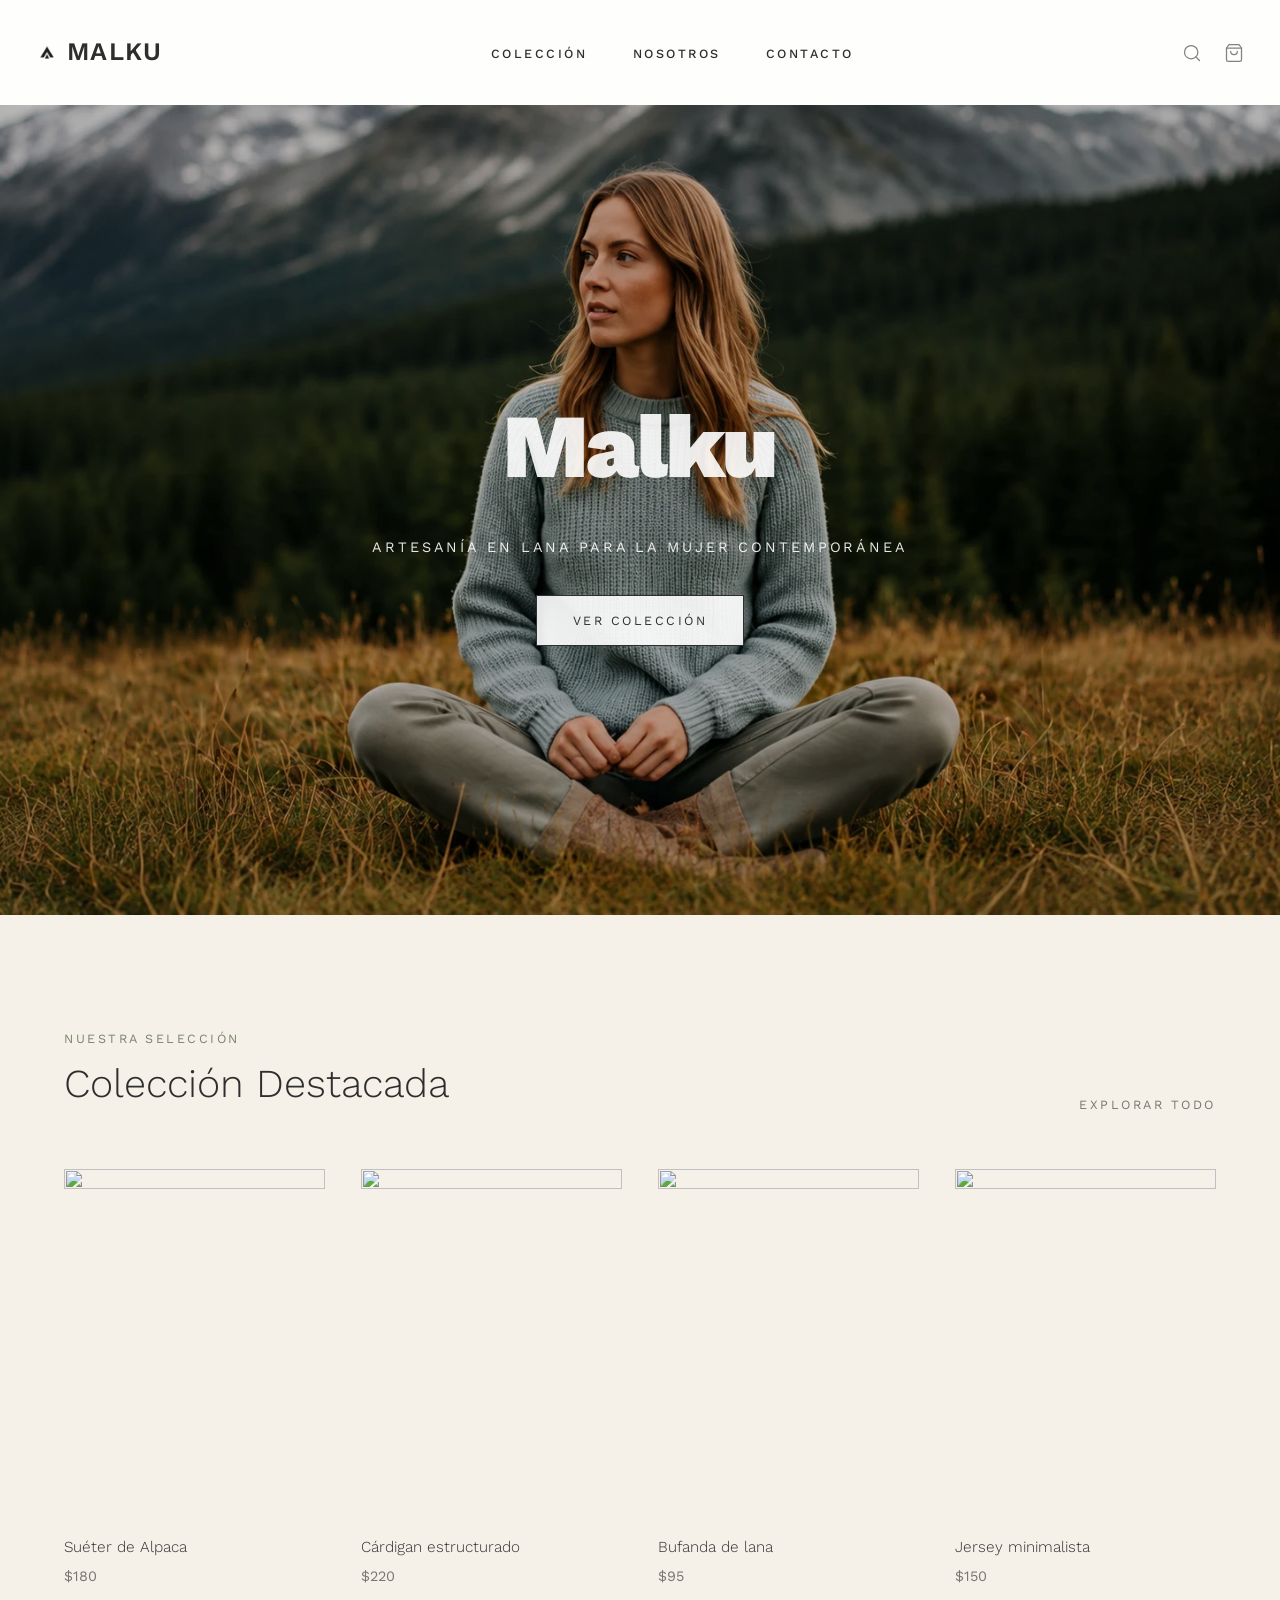
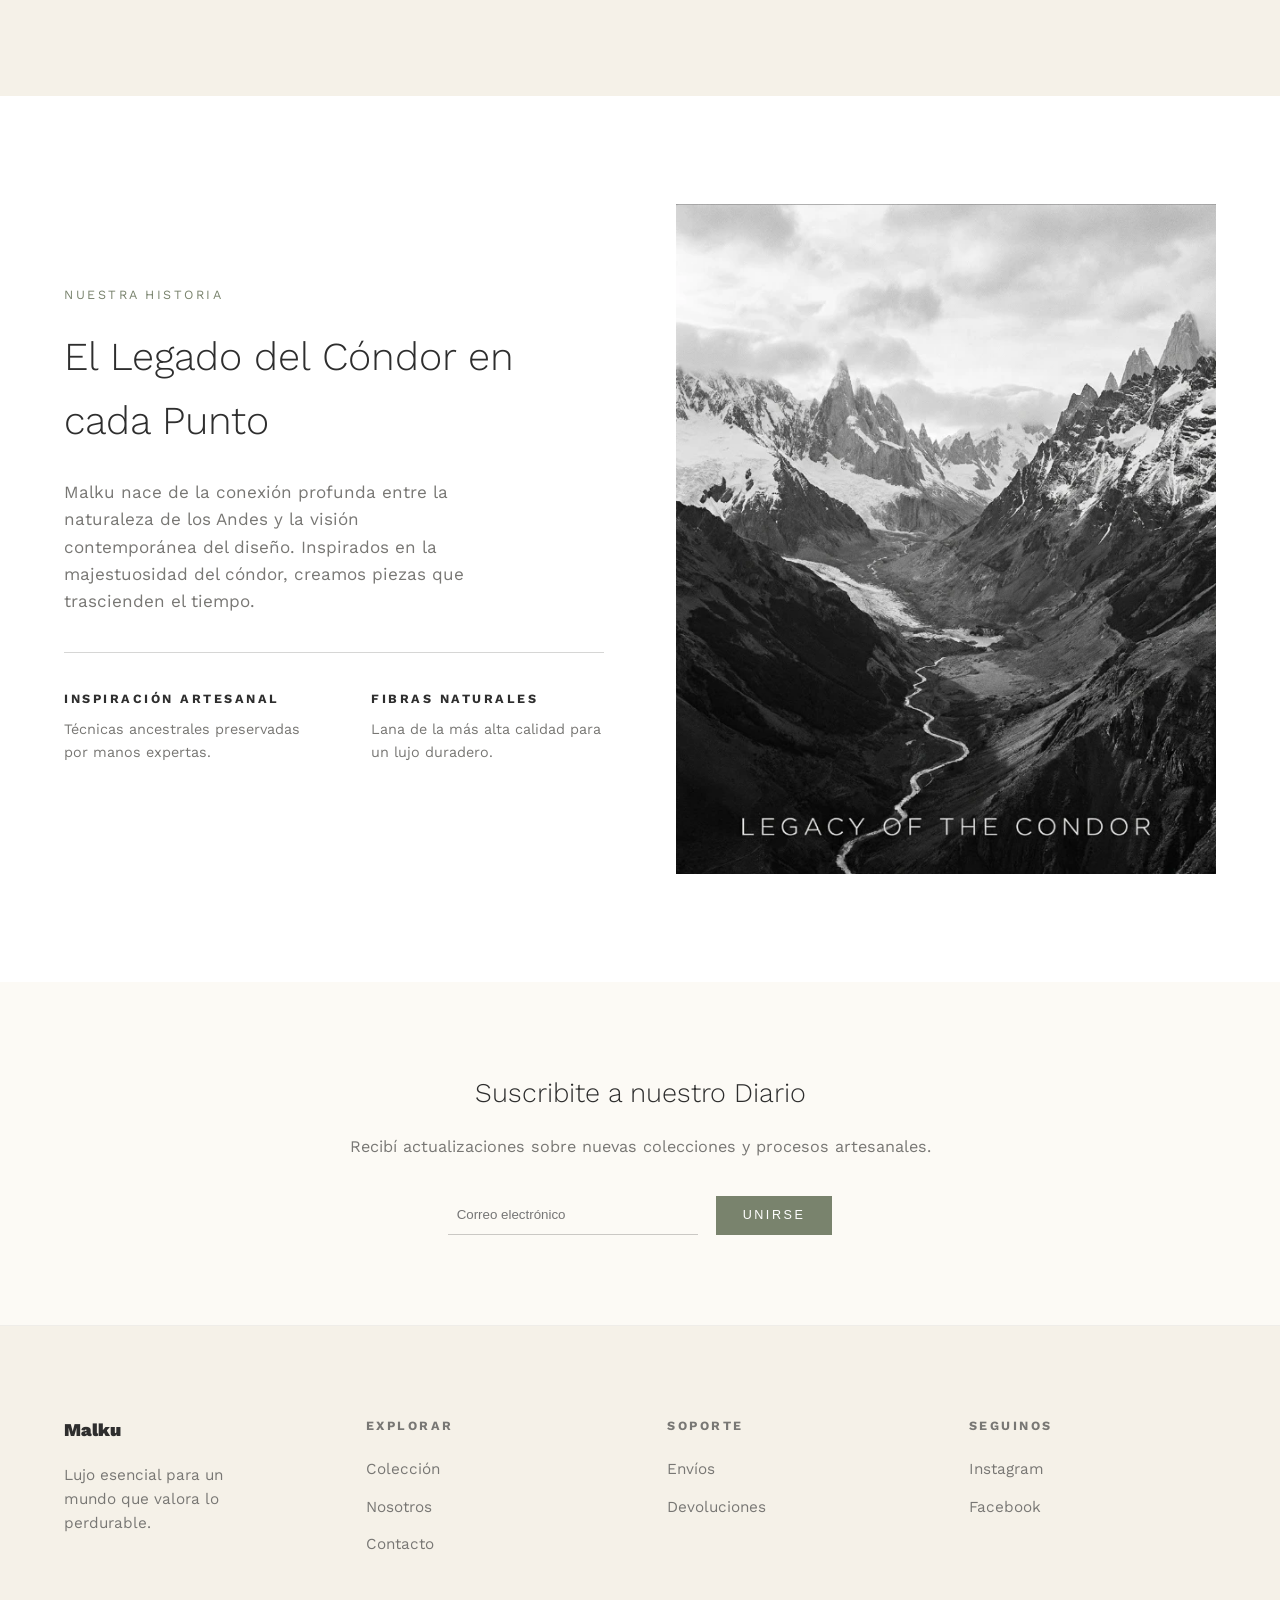
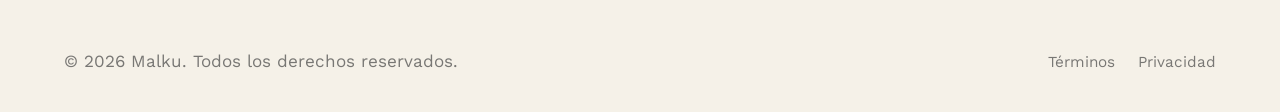
==== Ecommerce Niki/index.html @ bca16c46 "carga inicial" ====
<!DOCTYPE html>
<html lang="es">
<head>
    <meta charset="UTF-8">
    <meta name="viewport" content="width=device-width, initial-scale=1.0">
    <title>Malku - Inicio</title>
    <link rel="icon" href="imagenes/icon_malku.png" type="image/png">

    <!-- Carga de fuentes y librerías de íconos -->
    <link href="https://fonts.googleapis.com/css2?family=Work+Sans:wght@300;400;500&display=swap" rel="stylesheet">    

    <!-- Hojas de estilo CSS -->
    <link rel="stylesheet" href="css/estilos.css">
    <link rel="stylesheet" href="css/inicio.css">
</head>

<body>

    <!-- ================= CABECERA (header) ================= -->
    <header class="site-header">

        <nav class="header-container">

            <!-- Logo de la marca -->
            <a href="index.html" class="logo">
                <img src="imagenes/icon_malku.png" alt="Logo Malku">
                <span>MALKU</span>
            </a>

            <!-- Navegación principal para escritorio -->
            <nav>
                <ul>
                    <li><a href="pages/coleccion.html">COLECCIÓN</a></li>
                    <li><a href="pages/nosotros.html">NOSOTROS</a></li>
                    <li><a href="pages/contacto.html">CONTACTO</a></li>
                </ul>
            </nav>

            <div class="icons">
                <span>🔍</span>
                <span>🛒</span>
            </div>

            <!-- Botón de menú para dispositivos móviles -->
            <button class="menu-toggle" aria-label="Abrir menú">☰</button>
            <div class="off-canvas-menu" id="off-canvas-menu">
                <button class="close-btn" aria-label="Cerrar menú">&times;</button>
                <nav>
                    <ul>
                        <li><a href="pages/coleccion.html">COLECCIÓN</a></li>
                        <li><a href="pages/nosotros.html">NOSOTROS</a></li>
                        <li><a href="pages/contacto.html">CONTACTO</a></li>
                    </ul>
                </nav>
            </div>
        </nav>

    </header>

    <!-- Contenido principal -->
    <main id="inicio">

        <!-- ================= HERO ================= -->
        <section class="hero" style="background-image: url('imagenes/hero_section_malku.webp');">
            <div class="hero-overlay"></div>
            <div class="hero-content">
                <h1>Malku</h1>
                <p>ARTESANÍA EN LANA PARA LA MUJER CONTEMPORÁNEA</p>
                <a href="pages/coleccion.html" class="btn">Ver colección</a>
            </div>

        </section>


        <!-- ================= COLECCIÓN ================= -->
        <section class="coleccion">
            <div class="contenedor">
                <div class="coleccion-header">
                    <div>
                        <span class="subtitulo">NUESTRA SELECCIÓN</span>
                        <h2>Colección Destacada</h2>
                    </div>
                    <a href="pages/coleccion.html" class="explorar">Explorar todo</a>
                </div>

                <div class="grid-productos">
                    <article class="producto">
                        <img src="imagenes/producto1.jpg" alt="">
                        <h3>Suéter de Alpaca</h3>
                        <p>$180</p>
                    </article>

                    <article class="producto">
                        <img src="imagenes/producto2.jpg" alt="">
                        <h3>Cárdigan estructurado</h3>
                        <p>$220</p>
                    </article>

                    <article class="producto">
                        <img src="imagenes/producto3.jpg" alt="">
                        <h3>Bufanda de lana</h3>
                        <p>$95</p>
                    </article>

                    <article class="producto">
                        <img src="imagenes/producto4.jpg" alt="">
                        <h3>Jersey minimalista</h3>
                        <p>$150</p>
                    </article>
                </div>
            </div>
        </section>


        <!-- ================= HISTORIA ================= -->
        <section class="historia">
            <div class="contenedor historia-grid">
                <div class="historia-texto">
                    <span class="subtitulo">NUESTRA HISTORIA</span>
                    <h2>El Legado del Cóndor en cada Punto</h2>
                    <p>
                        Malku nace de la conexión profunda entre la naturaleza de los Andes 
                        y la visión contemporánea del diseño. Inspirados en la majestuosidad 
                        del cóndor, creamos piezas que trascienden el tiempo.
                    </p>

                    <div class="historia-features">
                        <div>
                            <h4><strong>Inspiración artesanal</strong></h4>
                            <p>Técnicas ancestrales preservadas por manos expertas.</p>
                        </div>

                        <div>
                            <h4><strong>Fibras naturales</strong></h4>
                            <p>Lana de la más alta calidad para un lujo duradero.</p>
                        </div>
                    </div>
                </div>

                <div class="historia-imagen">
                    <img src="imagenes/legado_del_condor.webp" alt="El legado del cóndor">
                </div>
            </div>

        </section>


        <!-- ================= SUSCRIPCIÓN ================= -->
        <section class="suscripcion">
            <div class="contenedor suscripcion-contenido">
                <h3>Suscribite a nuestro Diario</h3>
                <p>
                    Recibí actualizaciones sobre nuevas colecciones y procesos artesanales.
                </p>

                <form class="form-suscripcion">
                    <input type="email" placeholder="Correo electrónico" required>
                    <button type="submit">Unirse</button>
                </form>
            </div>
        </section>

    </main>

    <!-- ================= PIE DE PÁGINA (footer) ================= -->
    <footer class="site-footer">
        <div class="contenedor footer-grid">

            <div class="footer-brand">
                <h4>Malku</h4>
                <p>Lujo esencial para un mundo que valora lo perdurable.</p>
            </div>

            <div>
                <h5>Explorar</h5>
                <ul>
                    <li><a href="pages/coleccion.html">Colección</a></li>
                    <li><a href="pages/nosotros.html">Nosotros</a></li>
                    <li><a href="pages/contacto.html">Contacto</a></li>
                </ul>
            </div>

            <div>
                <h5>Soporte</h5>
                <ul>
                    <li><a href="pages/internos/envios_devoluciones.html">Envíos</a></li>
                    <li><a href="pages/internos/envios_devoluciones.html">Devoluciones</a></li>
                </ul>
            </div>

            <div>
                <h5>Seguinos</h5>
                <ul>
                    <li><a href="#">Instagram</a></li>
                    <li><a href="#">Facebook</a></li>
                </ul>
            </div>
        </div>

        <div class="footer-bottom contenedor">
            <p>© 2026 Malku. Todos los derechos reservados.</p>
            <div>
                <a href="#">Términos</a>
                <a href="#">Privacidad</a>
            </div>
        </div>

    </footer>

</body>
</html>
---- Ecommerce Niki/css/estilos.css ----
/* ============================= */
/* RESET & BASE */
/* ============================= */

* {
    margin: 0;
    padding: 0;
    box-sizing: border-box;
}

html {
    font-size: 18px;
}

body {
    font-family: 'Work Sans', sans-serif;
    background-color: #F5F1E8;
    color: #787774;
    line-height: 1.6;
}

.menu-toggle {
    display: none;
}

@media (max-width: 768px) {

    .menu-toggle {
        display: block;
        font-size: 1.5rem;
        background: none;
        border: none;
        cursor: pointer;
    }

}

/* Contenedor general */
.contenedor {
    width: 90%;
    max-width: 1200px;
    margin: 0 auto;
}

/* BASE */
.off-canvas-menu {
    display: none;
    position: fixed;
    top: 0;
    right: -100%;
    width: 280px;
    height: 100%;
    background: white;
    padding: 2rem;
    transition: right 0.4s ease;
}

/* MOBILE */
@media (max-width: 768px) {

    .off-canvas-menu {
        display: block;
    }

}

/* Desktop */
nav ul {
    display: flex;
}

/* Mobile */
@media (max-width: 768px) {
    nav ul {
        display: none;
    }
}

/* ============================= */
/* VARIABLES */
/* ============================= */

:root {
    --primary: #79836d;
    --secondary: #75786e;
    --tertiary: #927985;
    --neutral: #787774;

    --bone: #F5F1E8;
    --white: #ffffff;
}

/* ============================= */
/* TIPOGRAFÍA */
/* ============================= */

h1, h2, h3, h4 {
    font-weight: 300;
    color: #2e2e2e;
}

h1 {
    font-size: 4.5rem;
    letter-spacing: -1px;
}

h2 {
    font-size: 2.2rem;
}

h3 {
    font-size: 1.2rem;
}

p {
    font-size: 0.95rem;
    color: var(--neutral);
}

.subtitulo {
    font-size: 0.7rem;
    letter-spacing: 0.2em;
    text-transform: uppercase;
    color: var(--primary);
}

/* ============================= */
/* HEADER */
/* ============================= */

.site-header {
    position: sticky;
    top: 0;
    z-index: 100;
    
    background: rgba(255, 255, 255, 0.9);
    backdrop-filter: blur(6px);
}

/* Layout header */
.header-container {
    display: flex;
    justify-content: space-between;
    align-items: center;
    padding: 1.8rem 2rem;
}

/* Logo */
.logo {
    display: flex;
    align-items: center;
    gap: 0.5rem;
    text-decoration: none;
}

.logo img {
    height: 22px;
}

.logo span {
    font-size: 1.4rem;
    font-weight: 600;
    color: #2e2e2e;
    letter-spacing: 0.05em;
}

/* Navegación */
nav ul {
    list-style: none;
    display: flex;
    gap: 2.5rem;
    color: #F5F1E8;
}

nav a {
    text-decoration: none;
    font-size: 0.7rem;
    font-weight: 500;
    letter-spacing: 0.2em;
    text-transform: uppercase;
    color: #2e2e2e;
    transition: opacity 0.3s ease;
}

nav a:hover {
    opacity: 0.6;
}

/* Íconos */
.icons {
    display: flex;
    gap: 1.2rem;
    align-items: center;
    cursor: pointer;
}

.icons span {
    display: inline-block;
    width: 20px;
    height: 20px;
    font-size: 0; /* Oculta los emojis originales */
    color: transparent;
    opacity: 0.6;
    transition: opacity 0.3s ease, transform 0.3s ease;
}

.icons span:hover {
    opacity: 1;
    transform: translateY(-2px);
}

/* Ícono de Buscar */
.icons span:nth-child(1) {
    background: url("data:image/svg+xml,%3Csvg xmlns='http://www.w3.org/2000/svg' viewBox='0 0 24 24' fill='none' stroke='%232e2e2e' stroke-width='1.5' stroke-linecap='round' stroke-linejoin='round'%3E%3Ccircle cx='11' cy='11' r='8'/%3E%3Cline x1='21' y1='21' x2='16.65' y2='16.65'/%3E%3C/svg%3E") no-repeat center;
    background-size: contain;
}

/* Ícono de Bolsa (Carrito) */
.icons span:nth-child(2) {
    background: url("data:image/svg+xml,%3Csvg xmlns='http://www.w3.org/2000/svg' viewBox='0 0 24 24' fill='none' stroke='%232e2e2e' stroke-width='1.5' stroke-linecap='round' stroke-linejoin='round'%3E%3Cpath d='M6 2L3 6v14a2 2 0 0 0 2 2h14a2 2 0 0 0 2-2V6l-3-4z'/%3E%3Cline x1='3' y1='6' x2='21' y2='6'/%3E%3Cpath d='M16 10a4 4 0 0 1-8 0'/%3E%3C/svg%3E") no-repeat center;
    background-size: contain;
}

/* ============================= */
/* OFF CANVAS */
/* ============================= */

.off-canvas-menu {
    position: fixed;
    top: 0;
    right: -100%;
    width: 280px;
    height: 100%;
    background: white;
    padding: 2rem;
    transition: right 0.4s ease;
    z-index: 200;
}

.off-canvas-menu.active {
    right: 0;
}

.off-canvas-menu ul {
    display: flex;
    flex-direction: column;
    gap: 1.5rem;
}

.close-btn {
    background: none;
    border: none;
    font-size: 2rem;
    margin-bottom: 2rem;
    cursor: pointer;
}

/* ============================= */
/* FOOTER */
/* ============================= */

.site-footer {
    background-color: var(--bone);
    padding: 5rem 0 2rem 0;
}

/* Grid footer */
.footer-grid {
    display: grid;
    grid-template-columns: repeat(4, 1fr);
    gap: 3rem;
}

/* Títulos */
.site-footer h4 {
    font-size: 1rem;
    margin-bottom: 1rem;
    font-weight: 900;
}

.site-footer h5 {
    font-size: 0.7rem;
    letter-spacing: 0.2em;
    text-transform: uppercase;
    margin-bottom: 1rem;
    font-weight: bold;
}

/* Listas */
.site-footer ul {
    list-style: none;
}

.site-footer li {
    margin-bottom: 0.5rem;
}

.site-footer a {
    text-decoration: none;
    color: var(--neutral);
    font-size: 0.85rem;
    transition: opacity 0.3s;
}

.site-footer a:hover {
    opacity: 0.6;
}

/* Texto marca */
.footer-brand p {
    font-size: 0.85rem;
    max-width: 200px;
}

/* Footer bottom */
.footer-bottom {
    margin-top: 3rem;
    padding-top: 1.5rem;

    display: flex;
    justify-content: space-between;
    align-items: center;

    font-size: 0.75rem;
    color: var(--neutral);
}

/* Links legales */
.footer-bottom a {
    margin-left: 1rem;
    text-decoration: none;
    color: var(--neutral);
}

/* ============================= */
/* DETALLES SUTILES */
/* ============================= */

/* Hover elegante */
a, button {
    transition: all 0.3s ease;
}

/* Botones base (los vas a usar después) */
.btn {
    display: inline-block;
    padding: 0.8rem 2rem;
    border: 1px solid #2e2e2e;
    background: rgba(255,255,255,0.9);

    font-size: 0.7rem;
    letter-spacing: 0.2em;
    text-transform: uppercase;
    text-decoration: none;

    color: #2e2e2e;
}

.btn:hover {
    background: #79836D;
    color: white;
}over {
    background: #79836D;
    color: white;
}
---- Ecommerce Niki/css/inicio.css ----
/* ============================= */
/* HERO */
/* ============================= */

.hero {
    height: 90vh;
    background: url("../imagenes/hero.jpg") center/cover no-repeat;
    position: relative;

    display: flex;
    align-items: center;
    justify-content: center;
    text-align: center;
}

.hero-overlay {
    position: absolute;
    inset: 0;
    background: rgba(0, 0, 0, 0.2);
}

.hero-content {
    position: relative;
    color: white;
    max-width: 700px;
}

.hero h1 {
    font-size: 5rem;
    font-weight: 900;
    letter-spacing: -2px;
    margin-bottom: 1rem;
    color: rgba(255,255,255,0.9);
}

.hero p {
    font-size: 0.8rem;
    letter-spacing: 0.2em;
    text-transform: uppercase;
    margin-bottom: 2rem;
    color: rgba(255,255,255,0.9);
}

/* ============================= */
/* COLECCIÓN */
/* ============================= */

.coleccion {
    padding: 6rem 0;
    background: #F5F1E8;
}

.coleccion-header {
    display: flex;
    justify-content: space-between;
    align-items: flex-end;
    margin-bottom: 3rem;
}

.explorar {
    font-size: 0.7rem;
    letter-spacing: 0.2em;
    text-transform: uppercase;
    text-decoration: none;
    color: var(--neutral);
}

.explorar:hover {
    color: var(--primary);
}

/* GRID PRODUCTOS */

.grid-productos {
    display: grid;
    grid-template-columns: repeat(4, 1fr);
    gap: 2rem;
}

.producto img {
    width: 100%;
    aspect-ratio: 3/4;
    object-fit: cover;
    margin-bottom: 1rem;

    transition: transform 0.4s ease;
}

.producto:hover img {
    transform: scale(1.05);
}

.producto h3 {
    font-size: 0.85rem;
    margin-bottom: 0.3rem;
}

.producto p {
    font-size: 0.8rem;
    color: var(--neutral);
}

/* ============================= */
/* HISTORIA */
/* ============================= */

.historia {
    padding: 6rem 0;
    background: white;
}

.historia-grid {
    display: grid;
    grid-template-columns: 1fr 1fr;
    gap: 4rem;
    align-items: center;
}

.historia-texto h2 {
    margin: 1rem 0 1.5rem 0;
}

.historia-texto p {
    max-width: 400px;
    margin-bottom: 2rem;
}

/* Features */

.historia-features {
    display: flex;
    gap: 3rem;
    border-top: 1px solid rgba(120, 119, 116, 0.3);
    padding-top: 2rem;
}

.historia-features h4 {
    font-size: 0.7rem;
    letter-spacing: 0.2em;
    text-transform: uppercase;
    margin-bottom: 0.5rem;
    font-weight: 900;
}

.historia-features p {
    font-size: 0.8rem;
}

.historia-imagen img {
    width: 100%;
    display: block;
}

/* ============================= */
/* SUSCRIPCIÓN */
/* ============================= */

.suscripcion {
    padding: 5rem 0;
    background: #FCFAF5;
    text-align: center;
    border-bottom: 1px solid rgba(0, 0, 0, 0.05);
}

.suscripcion h3 {
    font-size: 1.5rem;
    margin-bottom: 1rem;
}

.suscripcion p {
    margin-bottom: 2rem;
    font-size: 0.9rem;
}

/* Formulario */

.form-suscripcion {
    display: flex;
    justify-content: center;
    gap: 1rem;
}

.form-suscripcion input {
    border: none;
    border-bottom: 1px solid rgba(0,0,0,0.2);
    padding: 0.5rem;
    width: 250px;
    background: transparent;
    outline: none;
}

.form-suscripcion input:focus {
    border-bottom: 1px solid var(--primary);
}

.form-suscripcion button {
    background: var(--primary);
    border: none;
    padding: 0.7rem 1.5rem;

    font-size: 0.7rem;
    letter-spacing: 0.2em;
    text-transform: uppercase;

    color: white;
    cursor: pointer;
}

.form-suscripcion button:hover {
    opacity: 0.85;
}

/* ============================= */
/* RESPONSIVE */
/* ============================= */

@media (max-width: 1024px) {

    .grid-productos {
        grid-template-columns: repeat(2, 1fr);
    }

    .historia-grid {
        grid-template-columns: 1fr;
    }

    .historia-texto {
        text-align: center;
    }

    .historia-texto p {
        margin: 0 auto 2rem auto;
    }

    .historia-features {
        justify-content: center;
    }
}

@media (max-width: 600px) {

    .hero h1 {
        font-size: 3rem;
    }

    .grid-productos {
        grid-template-columns: 1fr;
    }

    .form-suscripcion {
        flex-direction: column;
        align-items: center;
    }

    .form-suscripcion input {
        width: 100%;
        max-width: 300px;
    }
}
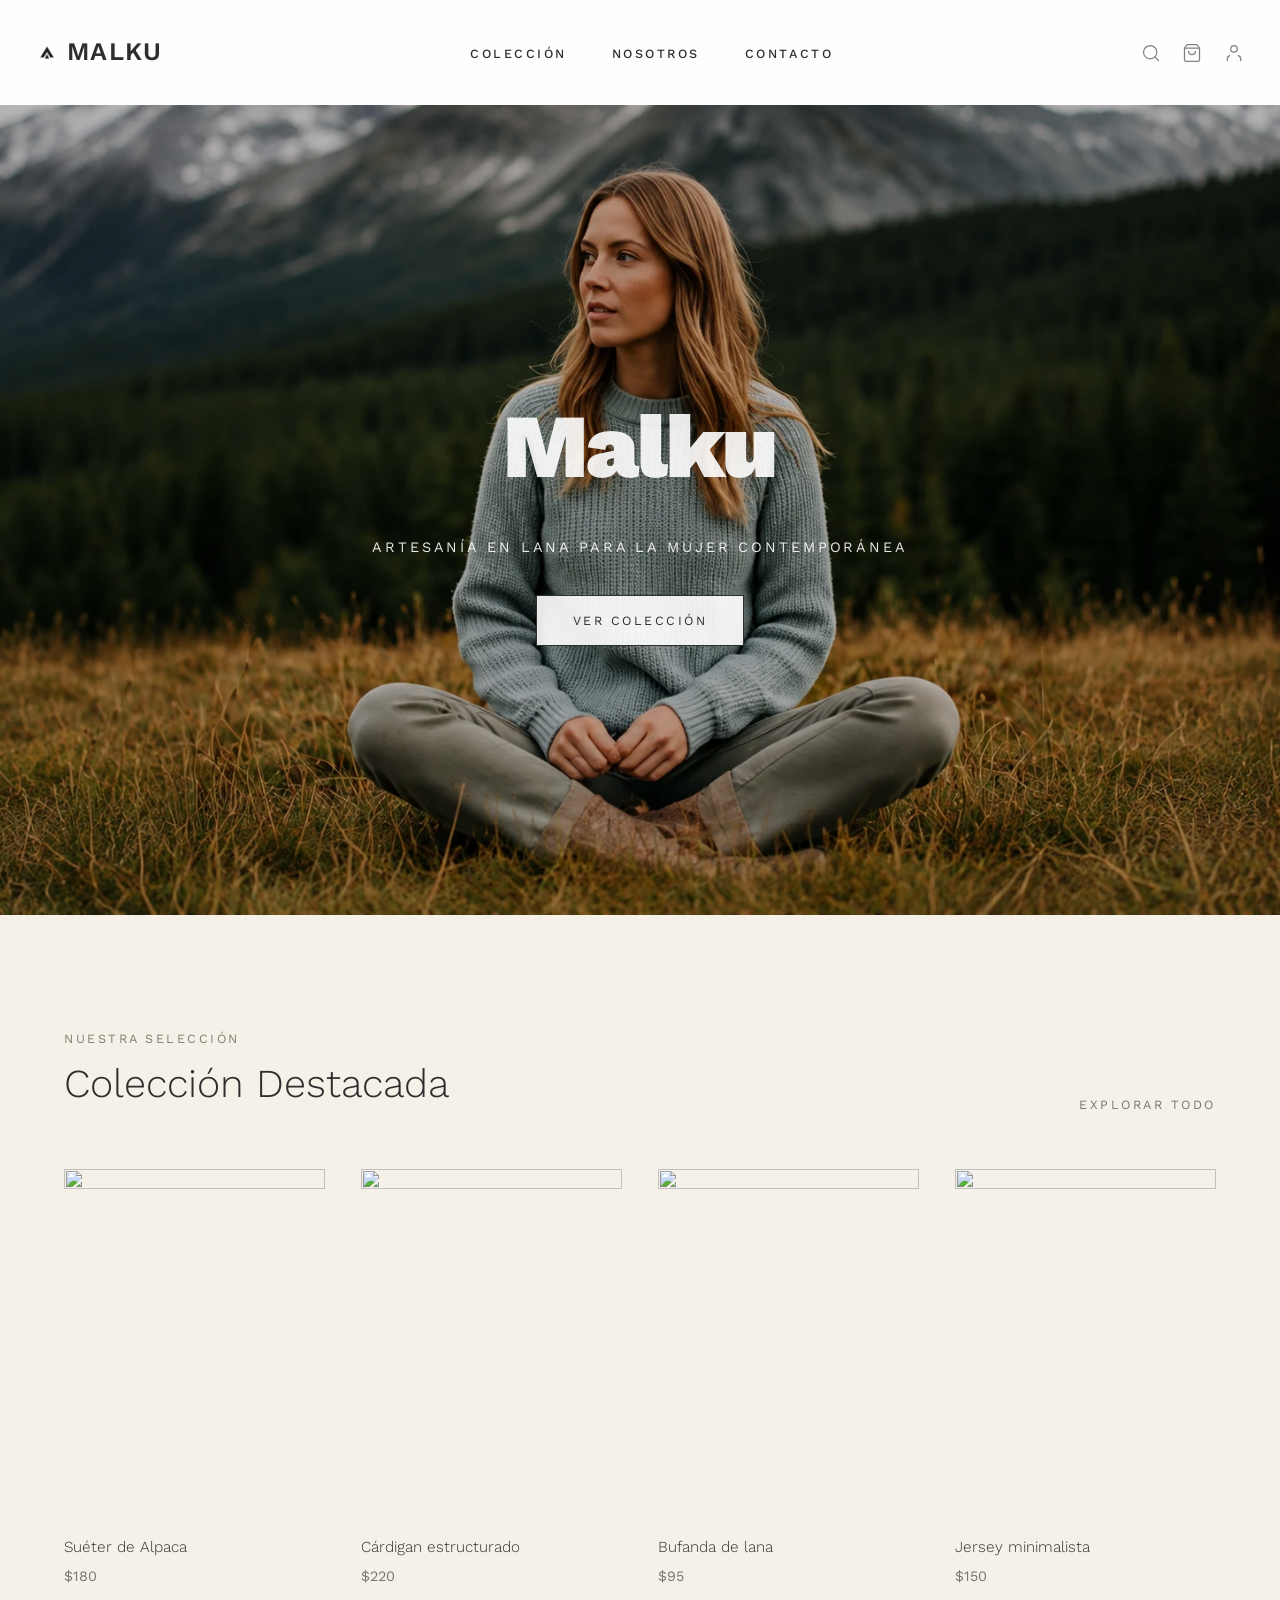
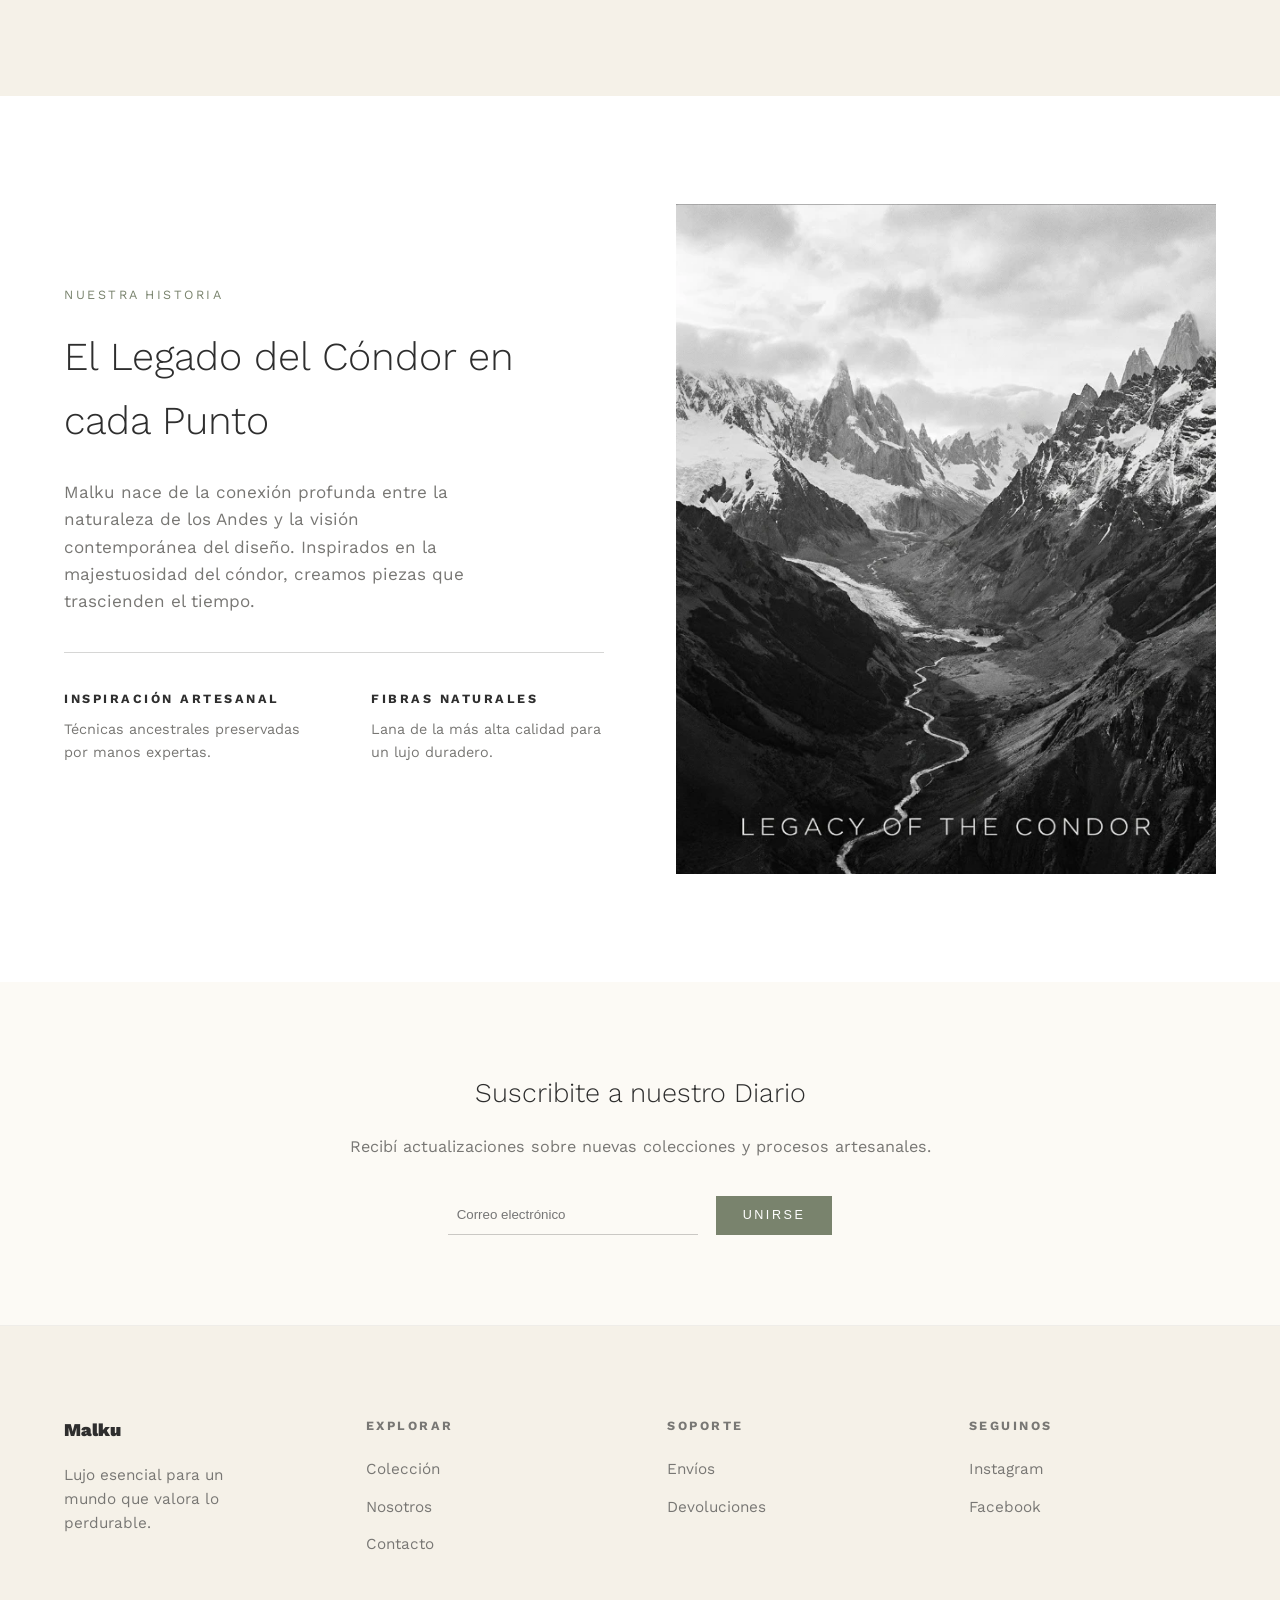
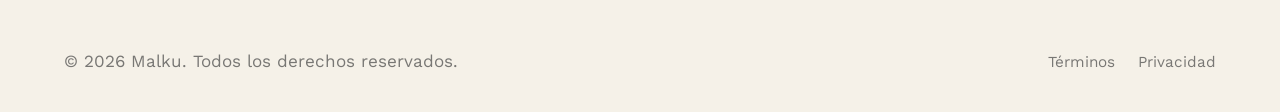
==== commit f1ddafd9: "icon inicio sesion" ====
--- a/Ecommerce Niki/index.html
+++ b/Ecommerce Niki/index.html
@@ -39,6 +39,9 @@
             <div class="icons">
                 <span>🔍</span>
                 <span>🛒</span>
+                <span>
+                    <a href="pages/login.html">👤</a>
+                </span>
             </div>
 
             <!-- Botón de menú para dispositivos móviles -->
--- a/Ecommerce Niki/css/estilos.css
+++ b/Ecommerce Niki/css/estilos.css
@@ -204,6 +204,16 @@
     transition: opacity 0.3s ease, transform 0.3s ease;
 }
 
+.icons span a{
+    display: inline-block;
+    width: 20px;
+    height: 20px;
+    font-size: 0; /* Oculta los emojis originales */
+    color: transparent;
+    opacity: 0.6;
+    transition: opacity 0.3s ease, transform 0.3s ease;
+}
+
 .icons span:hover {
     opacity: 1;
     transform: translateY(-2px);
@@ -218,6 +228,12 @@
 /* Ícono de Bolsa (Carrito) */
 .icons span:nth-child(2) {
     background: url("data:image/svg+xml,%3Csvg xmlns='http://www.w3.org/2000/svg' viewBox='0 0 24 24' fill='none' stroke='%232e2e2e' stroke-width='1.5' stroke-linecap='round' stroke-linejoin='round'%3E%3Cpath d='M6 2L3 6v14a2 2 0 0 0 2 2h14a2 2 0 0 0 2-2V6l-3-4z'/%3E%3Cline x1='3' y1='6' x2='21' y2='6'/%3E%3Cpath d='M16 10a4 4 0 0 1-8 0'/%3E%3C/svg%3E") no-repeat center;
+    background-size: contain;
+}
+
+/* ícono de Usuario */
+.icons span:nth-child(3) {
+    background: url("data:image/svg+xml,%3Csvg xmlns='http://www.w3.org/2000/svg' viewBox='0 0 24 24' fill='none' stroke='%232e2e2e' stroke-width='1.5' stroke-linecap='round' stroke-linejoin='round'%3E%3Cpath d='M20 21v-2a4 4 0 0 0-3-3.87'/%3E%3Cpath d='M4 21v-2a4 4 0 0 1 3-3.87'/%3E%3Ccircle cx='12' cy='7' r='4'/%3E%3C/svg%3E") no-repeat center;
     background-size: contain;
 }
 
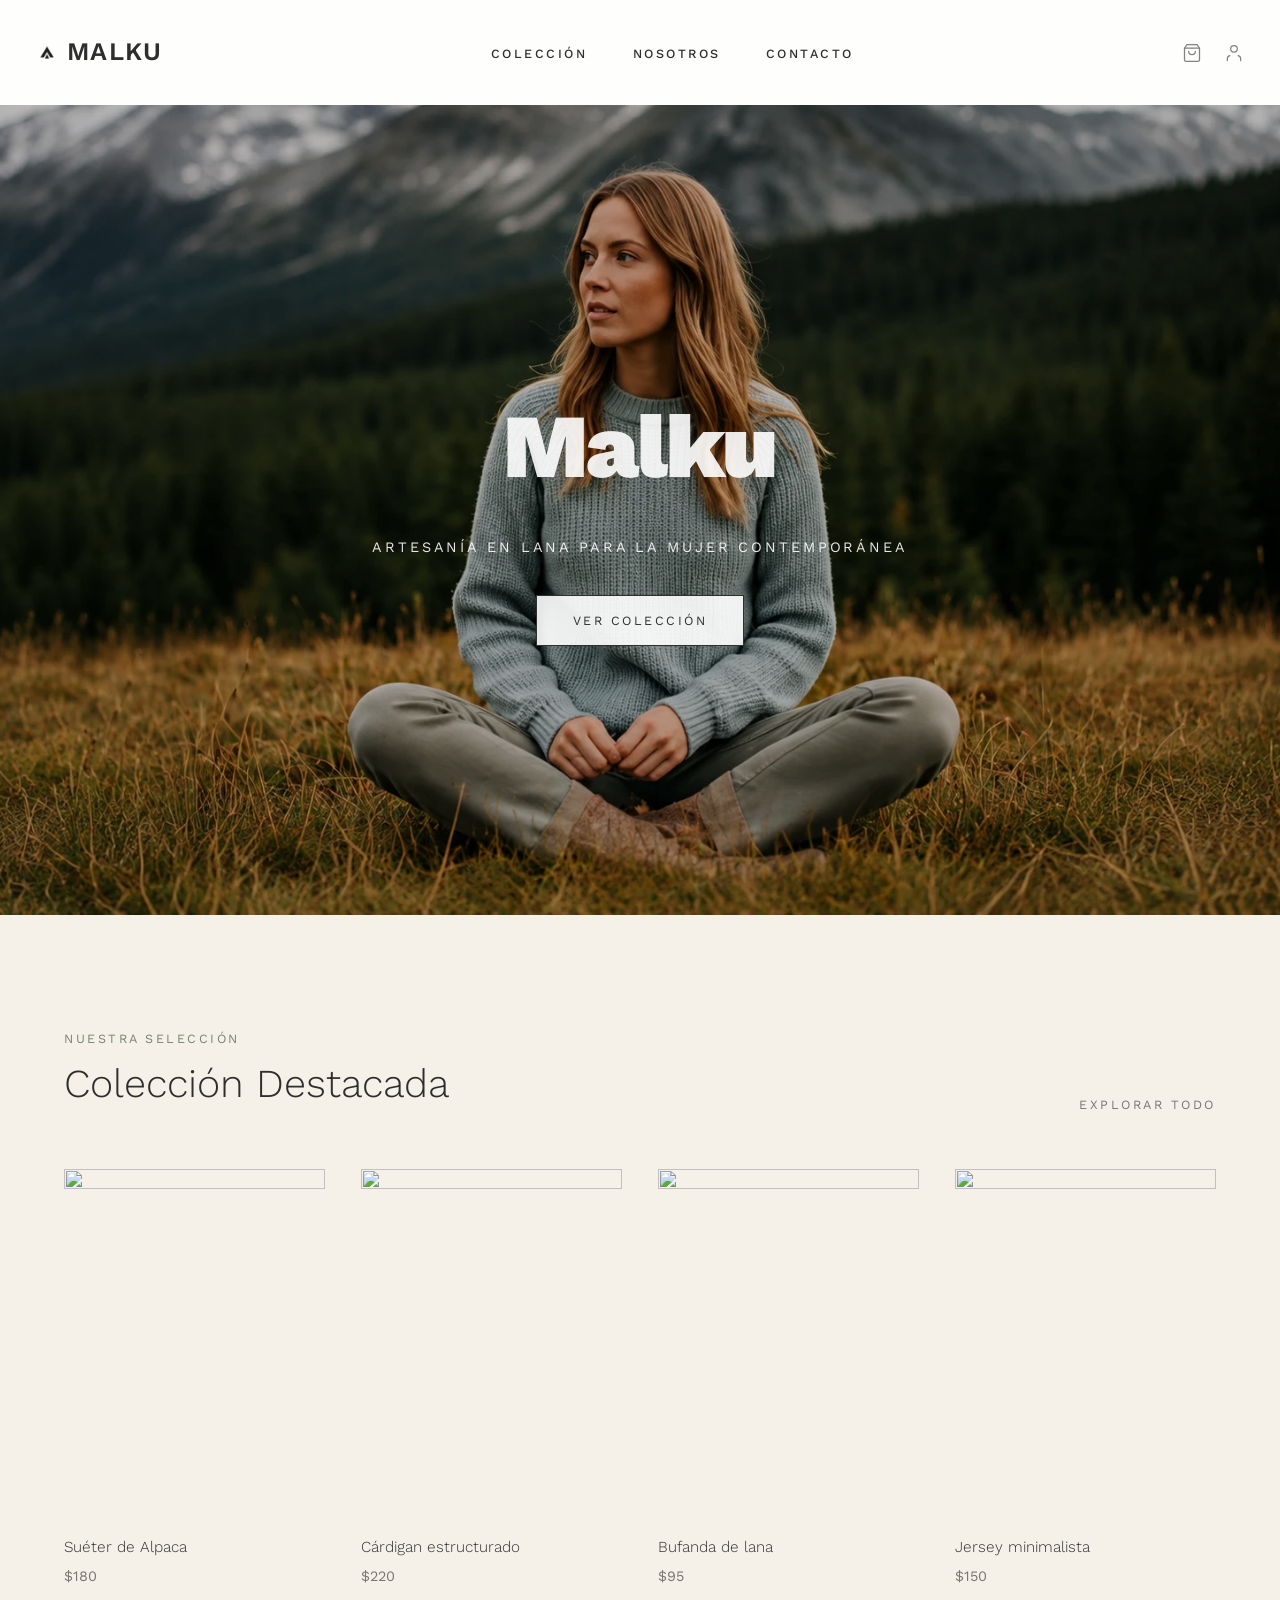
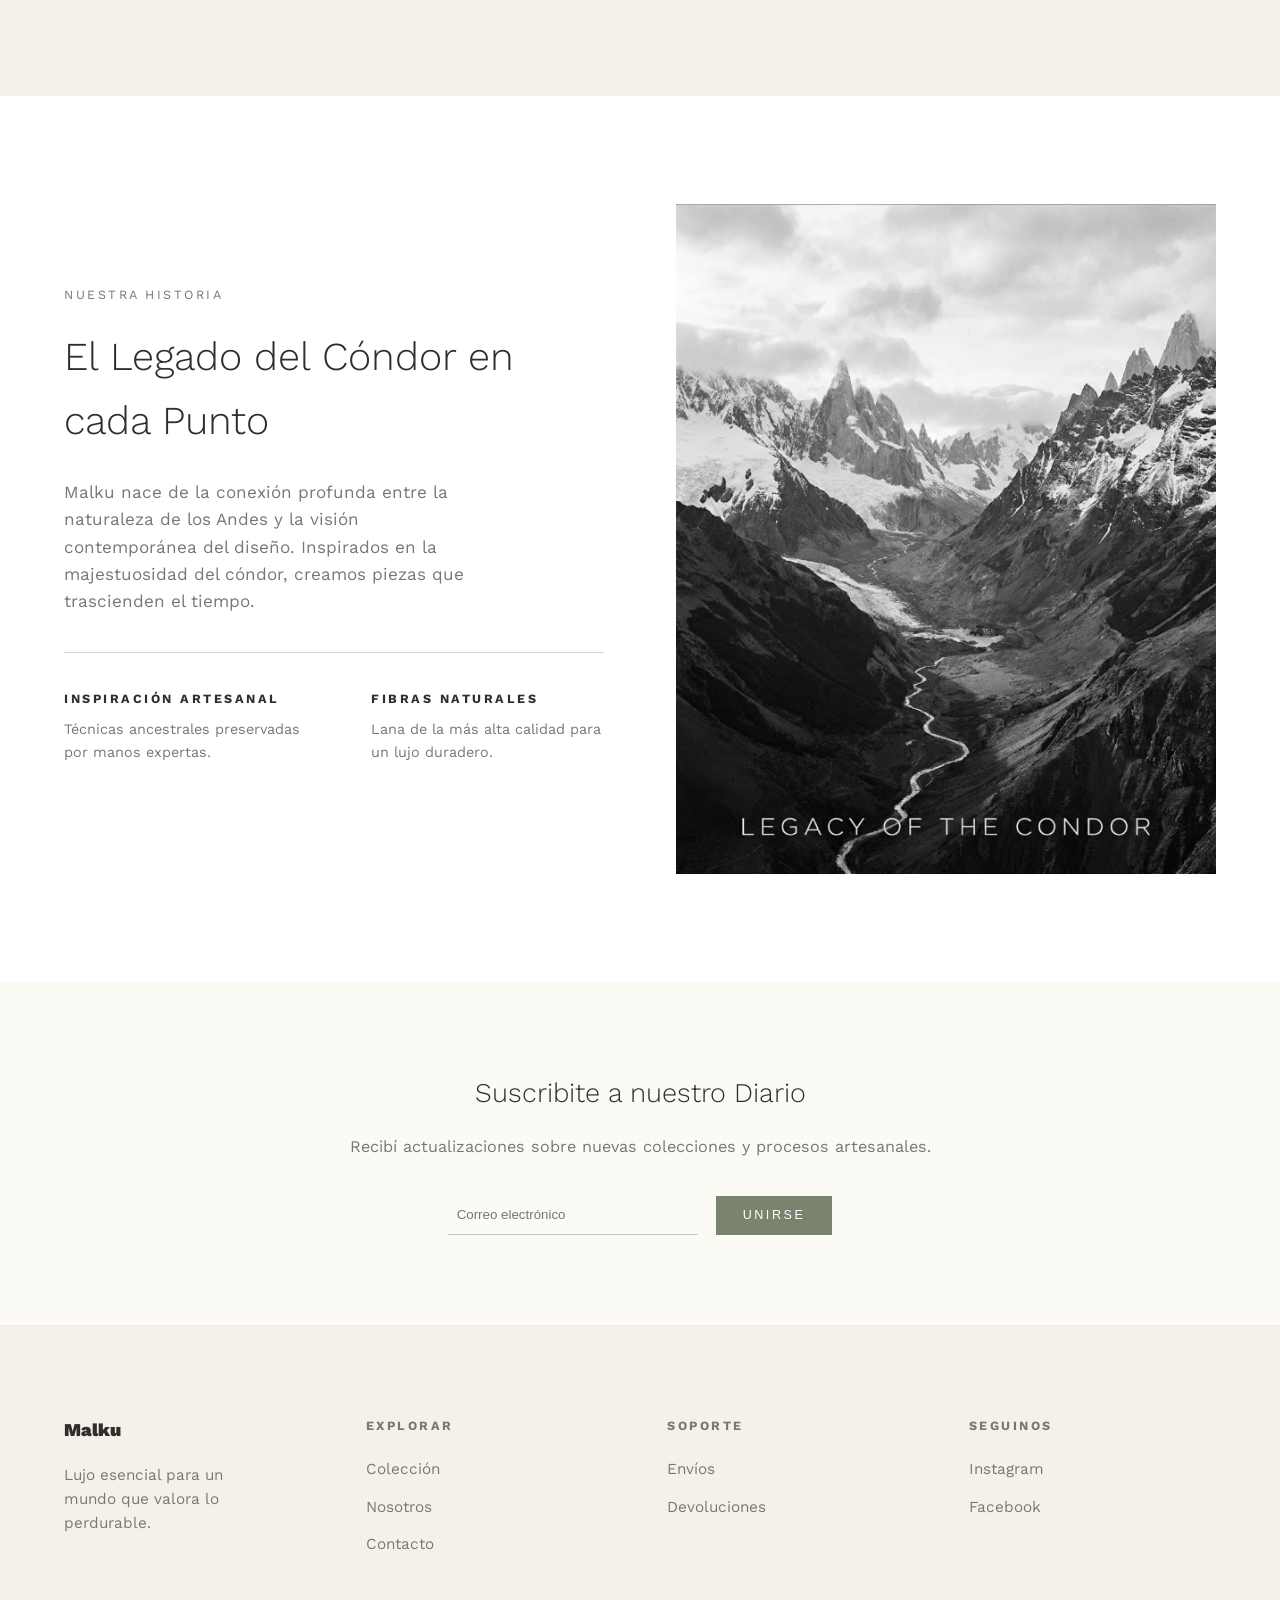
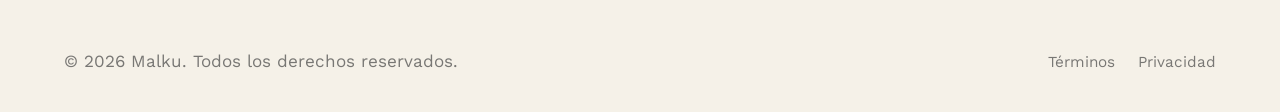
==== commit 1473527c: "buscador coleccion" ====
--- a/Ecommerce Niki/index.html
+++ b/Ecommerce Niki/index.html
@@ -37,10 +37,11 @@
             </nav>
 
             <div class="icons">
-                <span>🔍</span>
-                <span>🛒</span>
                 <span>
-                    <a href="pages/login.html">👤</a>
+                    <a href="pages/carrito.html">🛒</a>
+                </span>
+                <span>
+                    <a href="pages/inicio_sesion/login.html">👤</a>
                 </span>
             </div>
 
@@ -119,7 +120,7 @@
         <section class="historia">
             <div class="contenedor historia-grid">
                 <div class="historia-texto">
-                    <span class="subtitulo">NUESTRA HISTORIA</span>
+                    <a href="pages/nosotros.html" class="explorar">NUESTRA HISTORIA</a>
                     <h2>El Legado del Cóndor en cada Punto</h2>
                     <p>
                         Malku nace de la conexión profunda entre la naturaleza de los Andes 
--- a/Ecommerce Niki/css/estilos.css
+++ b/Ecommerce Niki/css/estilos.css
@@ -24,7 +24,6 @@
 }
 
 @media (max-width: 768px) {
-
     .menu-toggle {
         display: block;
         font-size: 1.5rem;
@@ -32,7 +31,6 @@
         border: none;
         cursor: pointer;
     }
-
 }
 
 /* Contenedor general */
@@ -57,11 +55,9 @@
 
 /* MOBILE */
 @media (max-width: 768px) {
-
     .off-canvas-menu {
         display: block;
     }
-
 }
 
 /* Desktop */
@@ -85,7 +81,6 @@
     --secondary: #75786e;
     --tertiary: #927985;
     --neutral: #787774;
-
     --bone: #F5F1E8;
     --white: #ffffff;
 }
@@ -132,7 +127,6 @@
     position: sticky;
     top: 0;
     z-index: 100;
-    
     background: rgba(255, 255, 255, 0.9);
     backdrop-filter: blur(6px);
 }
@@ -219,20 +213,14 @@
     transform: translateY(-2px);
 }
 
-/* Ícono de Buscar */
+/* Ícono de Bolsa (Carrito) */
 .icons span:nth-child(1) {
-    background: url("data:image/svg+xml,%3Csvg xmlns='http://www.w3.org/2000/svg' viewBox='0 0 24 24' fill='none' stroke='%232e2e2e' stroke-width='1.5' stroke-linecap='round' stroke-linejoin='round'%3E%3Ccircle cx='11' cy='11' r='8'/%3E%3Cline x1='21' y1='21' x2='16.65' y2='16.65'/%3E%3C/svg%3E") no-repeat center;
-    background-size: contain;
-}
-
-/* Ícono de Bolsa (Carrito) */
-.icons span:nth-child(2) {
     background: url("data:image/svg+xml,%3Csvg xmlns='http://www.w3.org/2000/svg' viewBox='0 0 24 24' fill='none' stroke='%232e2e2e' stroke-width='1.5' stroke-linecap='round' stroke-linejoin='round'%3E%3Cpath d='M6 2L3 6v14a2 2 0 0 0 2 2h14a2 2 0 0 0 2-2V6l-3-4z'/%3E%3Cline x1='3' y1='6' x2='21' y2='6'/%3E%3Cpath d='M16 10a4 4 0 0 1-8 0'/%3E%3C/svg%3E") no-repeat center;
     background-size: contain;
 }
 
 /* ícono de Usuario */
-.icons span:nth-child(3) {
+.icons span:nth-child(2) {
     background: url("data:image/svg+xml,%3Csvg xmlns='http://www.w3.org/2000/svg' viewBox='0 0 24 24' fill='none' stroke='%232e2e2e' stroke-width='1.5' stroke-linecap='round' stroke-linejoin='round'%3E%3Cpath d='M20 21v-2a4 4 0 0 0-3-3.87'/%3E%3Cpath d='M4 21v-2a4 4 0 0 1 3-3.87'/%3E%3Ccircle cx='12' cy='7' r='4'/%3E%3C/svg%3E") no-repeat center;
     background-size: contain;
 }
